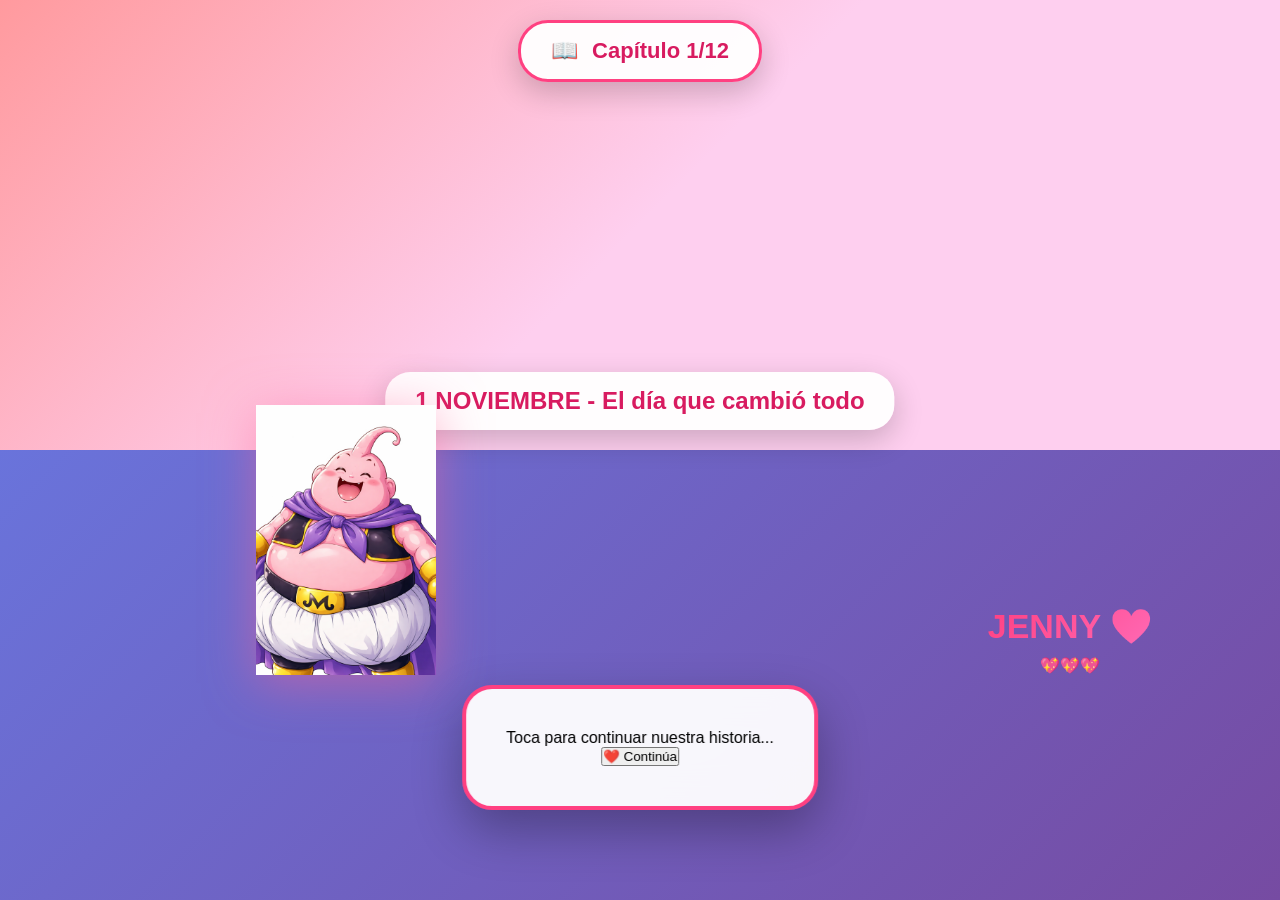
==== index.html @ 992d0860 "Refactor HTML structure and content" ====
<!DOCTYPE html>
<html lang="es">
<head>
    <meta charset="UTF-8">
    <meta name="viewport" content="width=device-width, initial-scale=1.0">
    <title>Buu cuenta nuestra historia Jenny ❤️</title>
    <link rel="stylesheet" href="style.css">
</head>
<body>
    <div class="game-container">
        <!-- ESCENARIO -->
        <div class="escenario" id="escenario">
            <div class="escenario-titulo" id="escenarioTitulo">Capítulo 1</div>
        </div>
        
        <!-- BUU -->
        <img src="img/buu.png" class="buu" id="buu">
        
        <!-- JENNY -->
        <div class="jenny">
            <h2>JENNY ❤️</h2>
            <div class="corazones">💖💖💖</div>
        </div>
        
        <!-- HISTORIA -->
        <div class="narracion">
            <div class="texto" id="textoHistoria">
                Toca para continuar nuestra historia...
            </div>
            <button id="btnSiguiente" onclick="siguienteHistoria()">❤️ Continúa</button>
        </div>
        
        <!-- PROGRESO -->
        <div class="progreso" id="progreso">Capítulo 1/12</div>
        
        <!-- FINAL -->
        <div class="final" id="final">
            <h1>💍 ¡Salgamos adelante JUNTOS!</h1>
            <p>"Dos podrán ayudarse mutuamente" - Eclesiastés 4:9</p>
            <p style="font-size: 24px; color: #e91e63;">Te amo Jenny - Diego ❤️</p>
            <button onclick="reiniciar()">🔄 Reiniciar</button>
        </div>
    </div>
    <script src="script.js"></script>
</body>
</html>
---- style.css ----
* { margin: 0; padding: 0; box-sizing: border-box; }

body {
    background: linear-gradient(135deg, #667eea 0%, #764ba2 100%);
    font-family: -apple-system, BlinkMacSystemFont, 'Segoe UI', Arial, sans-serif;
    overflow: hidden;
    height: 100vh;
    user-select: none;
    touch-action: manipulation;
}

.game-container {
    position: relative;
    width: 100vw;
    height: 100vh;
}

/* ESCENARIO */
.escenario {
    position: absolute;
    top: 0;
    left: 0;
    width: 100%;
    height: 50vh;
    background: linear-gradient(135deg, #87CEEB 0%, #98D8C8 100%);
    z-index: 2;
}

.escenario-titulo {
    position: absolute;
    bottom: 20px;
    left: 50%;
    transform: translateX(-50%);
    background: rgba(255,255,255,0.95);
    padding: 15px 30px;
    border-radius: 25px;
    font-size: clamp(18px, 5vw, 24px);
    font-weight: bold;
    color: #d81b60;
    box-shadow: 0 10px 30px rgba(0,0,0,0.2);
}

/* MAJIN BUU */
.buu {
    position: absolute;
    bottom: 25%;
    left: 20%;
    width: clamp(100px, 25vw, 180px);
    height: auto;
    z-index: 10;
    animation: flotarBuu 3s ease-in-out infinite;
    filter: drop-shadow(0 8px 25px rgba(255,100,150,0.5));
}

@keyframes flotarBuu {
    0%, 100% { transform: translateY(0); }
    50% { transform: translateY(-15px); }
}

/* JENNY */
.jenny {
    position: absolute;
    right: 10%;
    bottom: 25%;
    z-index: 8;
    text-align: center;
}

.jenny h2 {
    font-size: clamp(24px, 6vw, 34px);
    background: linear-gradient(135deg, #ff4081, #ff69b4);
    -webkit-background-clip: text;
    -webkit-text-fill-color: transparent;
    margin-bottom: 10px;
    animation: latir 2s infinite;
}

.corazones-jenny {
    font-size: clamp(22px, 5vw, 30px);
    animation: latir 1.5s infinite;
}

@keyframes latir {
    0%, 100% { transform: scale(1); }
    50% { transform: scale(1.2); }
}

/* NARRACIÓN */
.narracion {
    position: absolute;
    bottom: 10%;
    left: 50%;
    transform: translateX(-50%);
    background: rgba(255,255,255,0.95);
    padding: clamp(25px, 8vw, 40px);
    border-radius: 30px;
    max-width: 90vw;
    text-align: center;
    z-index: 15;
    box-shadow: 0 20px 50px rgba(0,0,0,0.3);
    backdrop-filter: blur(20px);
    border: 4px solid #ff4081;
}

.historia-texto {
    font-size: clamp(18px, 4.5vw, 22px);
    line-height: 1.5;
    color: #333;
    margin-bottom: 25px;
    font-weight: 500;
    min-height: 80px;
    display: flex;
    align-items: center;
    justify-content: center;
}

.respuesta {
    margin-top: 15px;
}

.btn-si {
    background: linear-gradient(135deg, #ff4081, #ff69b4);
    border: none;
    color: white;
    padding: clamp(15px, 5vw, 22px) clamp(35px, 10vw, 50px);
    font-size: clamp(18px, 5vw, 24px);
    border-radius: 30px;
    cursor: pointer;
    box-shadow: 0 10px 30px rgba(255,64,129,0.4);
    transition: all 0.3s;
    font-weight: bold;
    width: 100%;
}

.btn-si:active {
    transform: scale(0.95);
    box-shadow: 0 5px 20px rgba(255,64,129,0.3);
}

/* PROGRESO */
.progreso {
    position: fixed;
    top: 20px;
    left: 50%;
    transform: translateX(-50%);
    background: rgba(255,255,255,0.95);
    padding: 15px 30px;
    border-radius: 30px;
    font-size: clamp(18px, 4.5vw, 22px);
    font-weight: 800;
    color: #d81b60;
    box-shadow: 0 10px 30px rgba(0,0,0,0.2);
    z-index: 20;
    border: 3px solid #ff4081;
}

.progreso::before {
    content: "📖 ";
    margin-right: 8px;
}

/* FINAL */
.final-epico {
    position: fixed;
    top: 50%;
    left: 50%;
    transform: translate(-50%, -50%);
    background: linear-gradient(135deg, rgba(255,255,255,0.98), rgba(255,235,238,0.95));
    padding: clamp(40px, 12vw, 70px);
    border-radius: 40px;
    text-align: center;
    box-shadow: 0 30px 80px rgba(0,0,0,0.4);
    display: none;
    max-width: 92vw;
    z-index: 25;
    border: 6px solid #4caf50;
    backdrop-filter: blur(25px);
}

.trophy { 
    font-size: clamp(50px, 15vw, 80px); 
    margin-bottom: 25px;
    animation: bounce 2s infinite;
}

.final-epico h1 { 
    color: #4caf50; 
    font-size: clamp(28px, 8vw, 44px); 
    margin: 0 0 20px;
    font-weight: 800;
    line-height: 1.2;
}

.diego-firma { 
    font-size: clamp(18px, 5vw, 26px); 
    color: #e91e63; 
    margin: 30px 0; 
    font-style: italic;
    font-weight: 700;
    background: linear-gradient(135deg, #ff4081, #4caf50);
    -webkit-background-clip: text;
    -webkit-text-fill-color: transparent;
}

@keyframes bounce {
    0%, 100% { transform: scale(1); }
    50% { transform: scale(1.15); }
}

/* ESCENARIOS ESPECÍFICOS */
.escenario.nov1 { background: linear-gradient(135deg, #ff9a9e 0%, #fecfef 50%, #fecfef 100%); }
.escenario.nov7 { background: linear-gradient(135deg, #a8edea 0%, #fed6e3 100%); }
.escenario.dios { background: linear-gradient(135deg, #667eea 0%, #764ba2 100%); }
.escenario.futuro { background: linear-gradient(135deg, #ffecd2 0%, #fcb69f 100%); }

@media (max-width: 480px) {
    .buu { bottom: 20%; left: 15%; }
    .jenny { right: 5%; bottom: 20%; }
    .narracion { bottom: 5%; }
}
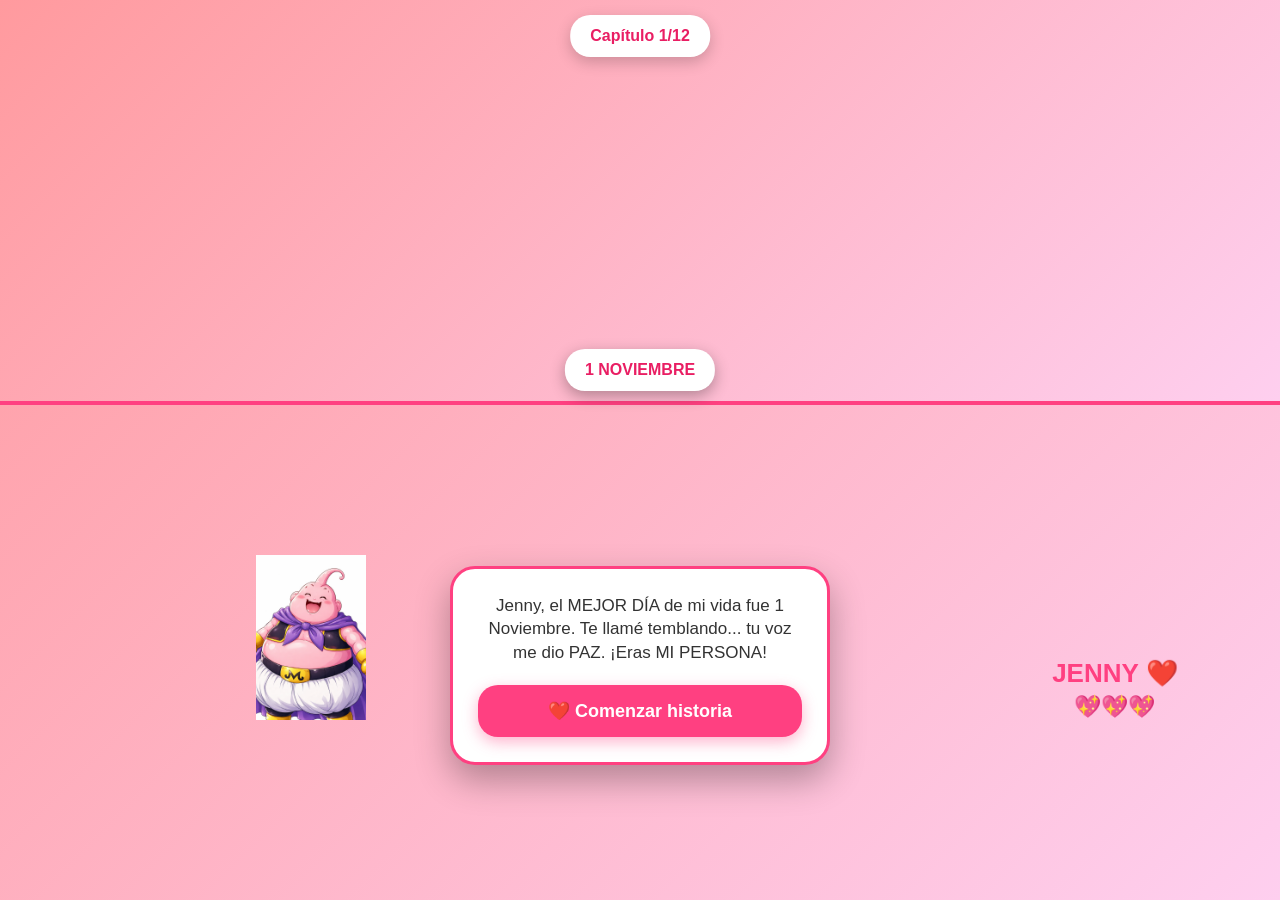
==== commit 786fe454: "Update index.html" ====
--- a/index.html
+++ b/index.html
@@ -3,44 +3,252 @@
 <head>
     <meta charset="UTF-8">
     <meta name="viewport" content="width=device-width, initial-scale=1.0">
-    <title>Buu cuenta nuestra historia Jenny ❤️</title>
-    <link rel="stylesheet" href="style.css">
+    <title>Buu cuenta nuestra historia ❤️</title>
+    <style>
+        * { margin: 0; padding: 0; box-sizing: border-box; }
+        body {
+            background: linear-gradient(135deg, #ff9a9e, #fecfef);
+            font-family: Arial, sans-serif;
+            overflow: hidden;
+            height: 100vh;
+        }
+        .container {
+            position: relative;
+            width: 100vw;
+            height: 100vh;
+        }
+        .escenario {
+            position: absolute;
+            top: 0; left: 0; right: 0;
+            height: 45vh;
+            background: linear-gradient(135deg, #87CEEB, #98D8C8);
+            border-bottom: 4px solid #ff4081;
+        }
+        .escenario.nov1 { background: linear-gradient(135deg, #ff9a9e, #fecfef); }
+        .escenario.nov7 { background: linear-gradient(135deg, #a8edea, #fed6e3); }
+        .escenario.dios { background: linear-gradient(135deg, #667eea, #764ba2); }
+        
+        #titulo { 
+            position: absolute; 
+            bottom: 10px; 
+            left: 50%; 
+            transform: translateX(-50%);
+            background: white; 
+            padding: 12px 20px; 
+            border-radius: 20px; 
+            font-weight: bold; 
+            color: #e91e63;
+            box-shadow: 0 5px 15px rgba(0,0,0,0.3);
+        }
+        
+        #buu {
+            position: absolute;
+            bottom: 20%;
+            left: 20%;
+            width: 110px;
+            animation: flotar 3s infinite;
+        }
+        @keyframes flotar {
+            0%, 100% { transform: translateY(0); }
+            50% { transform: translateY(-8px); }
+        }
+        
+        .jenny {
+            position: absolute;
+            right: 8%;
+            bottom: 20%;
+            text-align: center;
+        }
+        .jenny h2 {
+            font-size: 26px;
+            color: #ff4081;
+            margin-bottom: 5px;
+            animation: latir 2s infinite;
+        }
+        .corazones {
+            font-size: 22px;
+            animation: latir 1.5s infinite;
+        }
+        @keyframes latir {
+            0%, 100% { transform: scale(1); }
+            50% { transform: scale(1.15); }
+        }
+        
+        .narracion {
+            position: absolute;
+            bottom: 15%;
+            left: 50%;
+            transform: translateX(-50%);
+            background: white;
+            padding: 25px;
+            border-radius: 25px;
+            width: 90%;
+            max-width: 380px;
+            text-align: center;
+            box-shadow: 0 15px 35px rgba(0,0,0,0.3);
+            border: 3px solid #ff4081;
+        }
+        #texto { 
+            font-size: 17px; 
+            line-height: 1.4; 
+            margin-bottom: 20px; 
+            min-height: 70px;
+            color: #333;
+        }
+        #btnSiguiente {
+            background: #ff4081;
+            color: white;
+            border: none;
+            padding: 15px 25px;
+            font-size: 18px;
+            border-radius: 20px;
+            cursor: pointer;
+            width: 100%;
+            font-weight: bold;
+            box-shadow: 0 5px 15px rgba(255,64,129,0.4);
+        }
+        #btnSiguiente:active { transform: scale(0.98); }
+        
+        #progreso {
+            position: fixed;
+            top: 15px;
+            left: 50%;
+            transform: translateX(-50%);
+            background: white;
+            padding: 12px 20px;
+            border-radius: 20px;
+            font-size: 16px;
+            font-weight: bold;
+            color: #e91e63;
+            box-shadow: 0 5px 15px rgba(0,0,0,0.2);
+        }
+        
+        .final {
+            position: fixed;
+            top: 50%;
+            left: 50%;
+            transform: translate(-50%, -50%);
+            background: white;
+            padding: 40px;
+            border-radius: 25px;
+            text-align: center;
+            box-shadow: 0 20px 50px rgba(0,0,0,0.4);
+            display: none;
+            max-width: 90%;
+            border: 4px solid #4caf50;
+        }
+        .final h1 { color: #4caf50; font-size: 28px; margin-bottom: 15px; }
+        .final button {
+            background: #4caf50;
+            color: white;
+            border: none;
+            padding: 12px 25px;
+            font-size: 16px;
+            border-radius: 20px;
+            cursor: pointer;
+            margin-top: 20px;
+        }
+    </style>
 </head>
 <body>
-    <div class="game-container">
-        <!-- ESCENARIO -->
+    <div class="container">
         <div class="escenario" id="escenario">
-            <div class="escenario-titulo" id="escenarioTitulo">Capítulo 1</div>
-        </div>
-        
-        <!-- BUU -->
-        <img src="img/buu.png" class="buu" id="buu">
-        
-        <!-- JENNY -->
+            <div id="titulo">Capítulo 1</div>
+        </div>
+        
+        <img src="img/buu.png" id="buu">
+        
         <div class="jenny">
             <h2>JENNY ❤️</h2>
             <div class="corazones">💖💖💖</div>
         </div>
         
-        <!-- HISTORIA -->
         <div class="narracion">
-            <div class="texto" id="textoHistoria">
-                Toca para continuar nuestra historia...
-            </div>
-            <button id="btnSiguiente" onclick="siguienteHistoria()">❤️ Continúa</button>
-        </div>
-        
-        <!-- PROGRESO -->
-        <div class="progreso" id="progreso">Capítulo 1/12</div>
-        
-        <!-- FINAL -->
+            <div id="texto">Cargando nuestra historia...</div>
+            <button id="btnSiguiente">❤️ Comenzar historia</button>
+        </div>
+        
+        <div id="progreso">Capítulo 1/12</div>
+        
         <div class="final" id="final">
             <h1>💍 ¡Salgamos adelante JUNTOS!</h1>
-            <p>"Dos podrán ayudarse mutuamente" - Eclesiastés 4:9</p>
-            <p style="font-size: 24px; color: #e91e63;">Te amo Jenny - Diego ❤️</p>
-            <button onclick="reiniciar()">🔄 Reiniciar</button>
+            <p style="font-size: 18px; margin: 15px 0;">"Dos podrán ayudarse mutuamente" - Eclesiastés 4:9</p>
+            <p style="font-size: 22px; color: #e91e63; font-weight: bold;">Te amo eternamente - Diego ❤️</p>
+            <button onclick="reiniciar()">🔄 Revivir historia</button>
         </div>
     </div>
-    <script src="script.js"></script>
+
+    <script>
+        const historia = [
+            {titulo: "1 NOVIEMBRE", texto: "Jenny, el MEJOR DÍA de mi vida fue 1 Noviembre. Te llamé temblando... tu voz me dio PAZ. ¡Eras MI PERSONA!", clase: "nov1"},
+            {titulo: "7 NOVIEMBRE", texto: "El 7 te dije TE AMO de verdad. Vi en tus ojos que tú también me amas. ¡Nació nuestro AMOR ETERNO!", clase: "nov7"},
+            {titulo: "Dios nos unió", texto: "\"Dos podrán ayudarse mutuamente\" - Eclesiastés 4:9. Dios puso tu nombre en mi corazón Jenny.", clase: "dios"},
+            {titulo: "Amor verdadero", texto: "\"El amor todo lo sufre, todo lo cree\" - 1 Corintios 13:4-7. Así es nuestro amor Jenny.", clase: "dios"},
+            {titulo: "Primer reto", texto: "Cuando todo se puso difícil, TÚ no te fuiste. Oramos juntos. ¡Eres MI FUERZA!", clase: "nov1"},
+            {titulo: "Templo eterno", texto: "\"Lo que Dios unió, no lo separe el hombre\" - Mateo 19:6. Dios nos prepara Jenny.", clase: "dios"},
+            {titulo: "Popayán hogar", texto: "Tú, yo, hijos, iglesia. Construiremos LEGADO eterno en Popayán. ¡Nuestra familia!", clase: "nov7"},
+            {titulo: "Tu sonrisa", texto: "Tu sonrisa es mi razón para luchar. Jenny, TÚ MOTIVAS mi vida cada día.", clase: "nov1"},
+            {titulo: "Promesa Dios", texto: "\"No te dejaré\" - Hebreos 13:5. Dios nos sostendrá en cada prueba.", clase: "dios"},
+            {titulo: "Misión juntos", texto: "Serviremos en iglesia juntos. ¡Equipo misional inseparable para Dios!", clase: "nov7"},
+            {titulo: "Planes Dios", texto: "\"Sé los planes que tengo para vosotros\" - Jeremías 29:11. Dios vio nuestro futuro.", clase: "dios"},
+            {titulo: "HOY te pido", texto: "Jenny, ¿salimos adelante JUNTOS? ¿Construimos familia eterna que Dios diseñó? 💍", clase: "nov1"}
+        ];
+
+        let actual = 0;
+        let gameRunning = true;
+
+        document.getElementById('btnSiguiente').onclick = function() {
+            siguiente();
+        };
+
+        function siguiente() {
+            if (!gameRunning) return;
+            
+            if (actual >= historia.length - 1) {
+                // FINAL
+                document.getElementById('final').style.display = 'block';
+                document.querySelector('.narracion').style.display = 'none';
+                document.getElementById('progreso').style.display = 'none';
+                confeti();
+                gameRunning = false;
+                return;
+            }
+            
+            actual++;
+            mostrar();
+        }
+
+        function mostrar() {
+            const cap = historia[actual];
+            document.getElementById('escenario').className = 'escenario ' + cap.clase;
+            document.getElementById('titulo').textContent = cap.titulo;
+            document.getElementById('texto').textContent = cap.texto;
+            document.getElementById('progreso').textContent = `Capítulo ${actual + 1}/12`;
+        }
+
+        function reiniciar() {
+            actual = 0;
+            gameRunning = true;
+            document.getElementById('final').style.display = 'none';
+            document.querySelector('.narracion').style.display = 'block';
+            document.getElementById('progreso').style.display = 'block';
+            mostrar();
+        }
+
+        function confeti() {
+            for(let i = 0; i < 40; i++) {
+                setTimeout(() => {
+                    let c = document.createElement('div');
+                    c.innerHTML = '💖';
+                    c.style.cssText = 'position:fixed;top:-20px;left:'+Math.random()*100+'%;font-size:'+(15+Math.random()*20)+'px;pointer-events:none;animation:caida 3s linear forwards;z-index:999;';
+                    document.body.appendChild(c);
+                    setTimeout(() => c.remove(), 3000);
+                }, i * 60);
+            }
+        }
+
+        // INICIO
+        setTimeout(mostrar, 500);
+    </script>
 </body>
 </html>
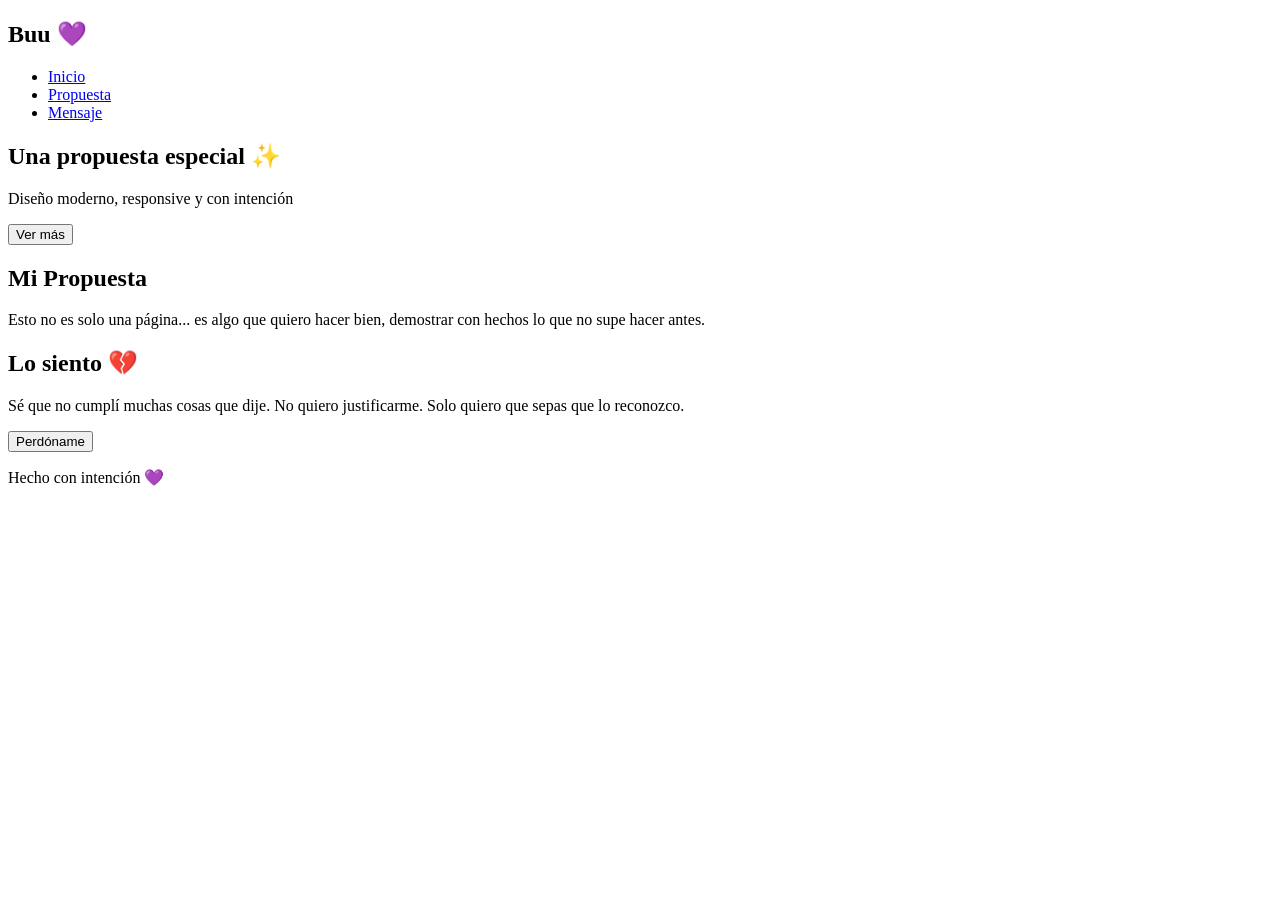
==== commit 8acf1248: "Refactor index.html for improved structure and content" ====
--- a/index.html
+++ b/index.html
@@ -1,254 +1,62 @@
 <!DOCTYPE html>
 <html lang="es">
 <head>
-    <meta charset="UTF-8">
-    <meta name="viewport" content="width=device-width, initial-scale=1.0">
-    <title>Buu cuenta nuestra historia ❤️</title>
-    <style>
-        * { margin: 0; padding: 0; box-sizing: border-box; }
-        body {
-            background: linear-gradient(135deg, #ff9a9e, #fecfef);
-            font-family: Arial, sans-serif;
-            overflow: hidden;
-            height: 100vh;
-        }
-        .container {
-            position: relative;
-            width: 100vw;
-            height: 100vh;
-        }
-        .escenario {
-            position: absolute;
-            top: 0; left: 0; right: 0;
-            height: 45vh;
-            background: linear-gradient(135deg, #87CEEB, #98D8C8);
-            border-bottom: 4px solid #ff4081;
-        }
-        .escenario.nov1 { background: linear-gradient(135deg, #ff9a9e, #fecfef); }
-        .escenario.nov7 { background: linear-gradient(135deg, #a8edea, #fed6e3); }
-        .escenario.dios { background: linear-gradient(135deg, #667eea, #764ba2); }
-        
-        #titulo { 
-            position: absolute; 
-            bottom: 10px; 
-            left: 50%; 
-            transform: translateX(-50%);
-            background: white; 
-            padding: 12px 20px; 
-            border-radius: 20px; 
-            font-weight: bold; 
-            color: #e91e63;
-            box-shadow: 0 5px 15px rgba(0,0,0,0.3);
-        }
-        
-        #buu {
-            position: absolute;
-            bottom: 20%;
-            left: 20%;
-            width: 110px;
-            animation: flotar 3s infinite;
-        }
-        @keyframes flotar {
-            0%, 100% { transform: translateY(0); }
-            50% { transform: translateY(-8px); }
-        }
-        
-        .jenny {
-            position: absolute;
-            right: 8%;
-            bottom: 20%;
-            text-align: center;
-        }
-        .jenny h2 {
-            font-size: 26px;
-            color: #ff4081;
-            margin-bottom: 5px;
-            animation: latir 2s infinite;
-        }
-        .corazones {
-            font-size: 22px;
-            animation: latir 1.5s infinite;
-        }
-        @keyframes latir {
-            0%, 100% { transform: scale(1); }
-            50% { transform: scale(1.15); }
-        }
-        
-        .narracion {
-            position: absolute;
-            bottom: 15%;
-            left: 50%;
-            transform: translateX(-50%);
-            background: white;
-            padding: 25px;
-            border-radius: 25px;
-            width: 90%;
-            max-width: 380px;
-            text-align: center;
-            box-shadow: 0 15px 35px rgba(0,0,0,0.3);
-            border: 3px solid #ff4081;
-        }
-        #texto { 
-            font-size: 17px; 
-            line-height: 1.4; 
-            margin-bottom: 20px; 
-            min-height: 70px;
-            color: #333;
-        }
-        #btnSiguiente {
-            background: #ff4081;
-            color: white;
-            border: none;
-            padding: 15px 25px;
-            font-size: 18px;
-            border-radius: 20px;
-            cursor: pointer;
-            width: 100%;
-            font-weight: bold;
-            box-shadow: 0 5px 15px rgba(255,64,129,0.4);
-        }
-        #btnSiguiente:active { transform: scale(0.98); }
-        
-        #progreso {
-            position: fixed;
-            top: 15px;
-            left: 50%;
-            transform: translateX(-50%);
-            background: white;
-            padding: 12px 20px;
-            border-radius: 20px;
-            font-size: 16px;
-            font-weight: bold;
-            color: #e91e63;
-            box-shadow: 0 5px 15px rgba(0,0,0,0.2);
-        }
-        
-        .final {
-            position: fixed;
-            top: 50%;
-            left: 50%;
-            transform: translate(-50%, -50%);
-            background: white;
-            padding: 40px;
-            border-radius: 25px;
-            text-align: center;
-            box-shadow: 0 20px 50px rgba(0,0,0,0.4);
-            display: none;
-            max-width: 90%;
-            border: 4px solid #4caf50;
-        }
-        .final h1 { color: #4caf50; font-size: 28px; margin-bottom: 15px; }
-        .final button {
-            background: #4caf50;
-            color: white;
-            border: none;
-            padding: 12px 25px;
-            font-size: 16px;
-            border-radius: 20px;
-            cursor: pointer;
-            margin-top: 20px;
-        }
-    </style>
+  <meta charset="UTF-8" />
+  <meta name="viewport" content="width=device-width, initial-scale=1.0"/>
+  <title>Buu Proposal</title>
+
+  <!-- Fuente moderna -->
+  <link href="https://fonts.googleapis.com/css2?family=Poppins:wght@300;400;600&display=swap" rel="stylesheet">
+
+  <!-- CSS -->
+  <link rel="stylesheet" href="css/styles.css" />
 </head>
 <body>
-    <div class="container">
-        <div class="escenario" id="escenario">
-            <div id="titulo">Capítulo 1</div>
-        </div>
-        
-        <img src="img/buu.png" id="buu">
-        
-        <div class="jenny">
-            <h2>JENNY ❤️</h2>
-            <div class="corazones">💖💖💖</div>
-        </div>
-        
-        <div class="narracion">
-            <div id="texto">Cargando nuestra historia...</div>
-            <button id="btnSiguiente">❤️ Comenzar historia</button>
-        </div>
-        
-        <div id="progreso">Capítulo 1/12</div>
-        
-        <div class="final" id="final">
-            <h1>💍 ¡Salgamos adelante JUNTOS!</h1>
-            <p style="font-size: 18px; margin: 15px 0;">"Dos podrán ayudarse mutuamente" - Eclesiastés 4:9</p>
-            <p style="font-size: 22px; color: #e91e63; font-weight: bold;">Te amo eternamente - Diego ❤️</p>
-            <button onclick="reiniciar()">🔄 Revivir historia</button>
-        </div>
-    </div>
 
-    <script>
-        const historia = [
-            {titulo: "1 NOVIEMBRE", texto: "Jenny, el MEJOR DÍA de mi vida fue 1 Noviembre. Te llamé temblando... tu voz me dio PAZ. ¡Eras MI PERSONA!", clase: "nov1"},
-            {titulo: "7 NOVIEMBRE", texto: "El 7 te dije TE AMO de verdad. Vi en tus ojos que tú también me amas. ¡Nació nuestro AMOR ETERNO!", clase: "nov7"},
-            {titulo: "Dios nos unió", texto: "\"Dos podrán ayudarse mutuamente\" - Eclesiastés 4:9. Dios puso tu nombre en mi corazón Jenny.", clase: "dios"},
-            {titulo: "Amor verdadero", texto: "\"El amor todo lo sufre, todo lo cree\" - 1 Corintios 13:4-7. Así es nuestro amor Jenny.", clase: "dios"},
-            {titulo: "Primer reto", texto: "Cuando todo se puso difícil, TÚ no te fuiste. Oramos juntos. ¡Eres MI FUERZA!", clase: "nov1"},
-            {titulo: "Templo eterno", texto: "\"Lo que Dios unió, no lo separe el hombre\" - Mateo 19:6. Dios nos prepara Jenny.", clase: "dios"},
-            {titulo: "Popayán hogar", texto: "Tú, yo, hijos, iglesia. Construiremos LEGADO eterno en Popayán. ¡Nuestra familia!", clase: "nov7"},
-            {titulo: "Tu sonrisa", texto: "Tu sonrisa es mi razón para luchar. Jenny, TÚ MOTIVAS mi vida cada día.", clase: "nov1"},
-            {titulo: "Promesa Dios", texto: "\"No te dejaré\" - Hebreos 13:5. Dios nos sostendrá en cada prueba.", clase: "dios"},
-            {titulo: "Misión juntos", texto: "Serviremos en iglesia juntos. ¡Equipo misional inseparable para Dios!", clase: "nov7"},
-            {titulo: "Planes Dios", texto: "\"Sé los planes que tengo para vosotros\" - Jeremías 29:11. Dios vio nuestro futuro.", clase: "dios"},
-            {titulo: "HOY te pido", texto: "Jenny, ¿salimos adelante JUNTOS? ¿Construimos familia eterna que Dios diseñó? 💍", clase: "nov1"}
-        ];
+  <!-- NAVBAR -->
+  <nav class="navbar">
+    <h1>Buu 💜</h1>
+    <ul>
+      <li><a href="#home">Inicio</a></li>
+      <li><a href="#proposal">Propuesta</a></li>
+      <li><a href="#message">Mensaje</a></li>
+    </ul>
+  </nav>
 
-        let actual = 0;
-        let gameRunning = true;
+  <!-- HERO -->
+  <section id="home" class="hero">
+    <h1>Una propuesta especial ✨</h1>
+    <p>Diseño moderno, responsive y con intención</p>
+    <button onclick="scrollToSection('proposal')">Ver más</button>
+  </section>
 
-        document.getElementById('btnSiguiente').onclick = function() {
-            siguiente();
-        };
+  <!-- PROPUESTA -->
+  <section id="proposal" class="proposal">
+    <h2>Mi Propuesta</h2>
+    <p>
+      Esto no es solo una página... es algo que quiero hacer bien,
+      demostrar con hechos lo que no supe hacer antes.
+    </p>
+  </section>
 
-        function siguiente() {
-            if (!gameRunning) return;
-            
-            if (actual >= historia.length - 1) {
-                // FINAL
-                document.getElementById('final').style.display = 'block';
-                document.querySelector('.narracion').style.display = 'none';
-                document.getElementById('progreso').style.display = 'none';
-                confeti();
-                gameRunning = false;
-                return;
-            }
-            
-            actual++;
-            mostrar();
-        }
+  <!-- MENSAJE (NUEVO) -->
+  <section id="message" class="message">
+    <h2>Lo siento 💔</h2>
+    <p>
+      Sé que no cumplí muchas cosas que dije.  
+      No quiero justificarme.  
+      Solo quiero que sepas que lo reconozco.
+    </p>
 
-        function mostrar() {
-            const cap = historia[actual];
-            document.getElementById('escenario').className = 'escenario ' + cap.clase;
-            document.getElementById('titulo').textContent = cap.titulo;
-            document.getElementById('texto').textContent = cap.texto;
-            document.getElementById('progreso').textContent = `Capítulo ${actual + 1}/12`;
-        }
+    <button onclick="showAlert()">Perdóname</button>
+  </section>
 
-        function reiniciar() {
-            actual = 0;
-            gameRunning = true;
-            document.getElementById('final').style.display = 'none';
-            document.querySelector('.narracion').style.display = 'block';
-            document.getElementById('progreso').style.display = 'block';
-            mostrar();
-        }
+  <!-- FOOTER -->
+  <footer>
+    <p>Hecho con intención 💜</p>
+  </footer>
 
-        function confeti() {
-            for(let i = 0; i < 40; i++) {
-                setTimeout(() => {
-                    let c = document.createElement('div');
-                    c.innerHTML = '💖';
-                    c.style.cssText = 'position:fixed;top:-20px;left:'+Math.random()*100+'%;font-size:'+(15+Math.random()*20)+'px;pointer-events:none;animation:caida 3s linear forwards;z-index:999;';
-                    document.body.appendChild(c);
-                    setTimeout(() => c.remove(), 3000);
-                }, i * 60);
-            }
-        }
-
-        // INICIO
-        setTimeout(mostrar, 500);
-    </script>
+  <!-- JS -->
+  <script src="js/script.js"></script>
 </body>
 </html>
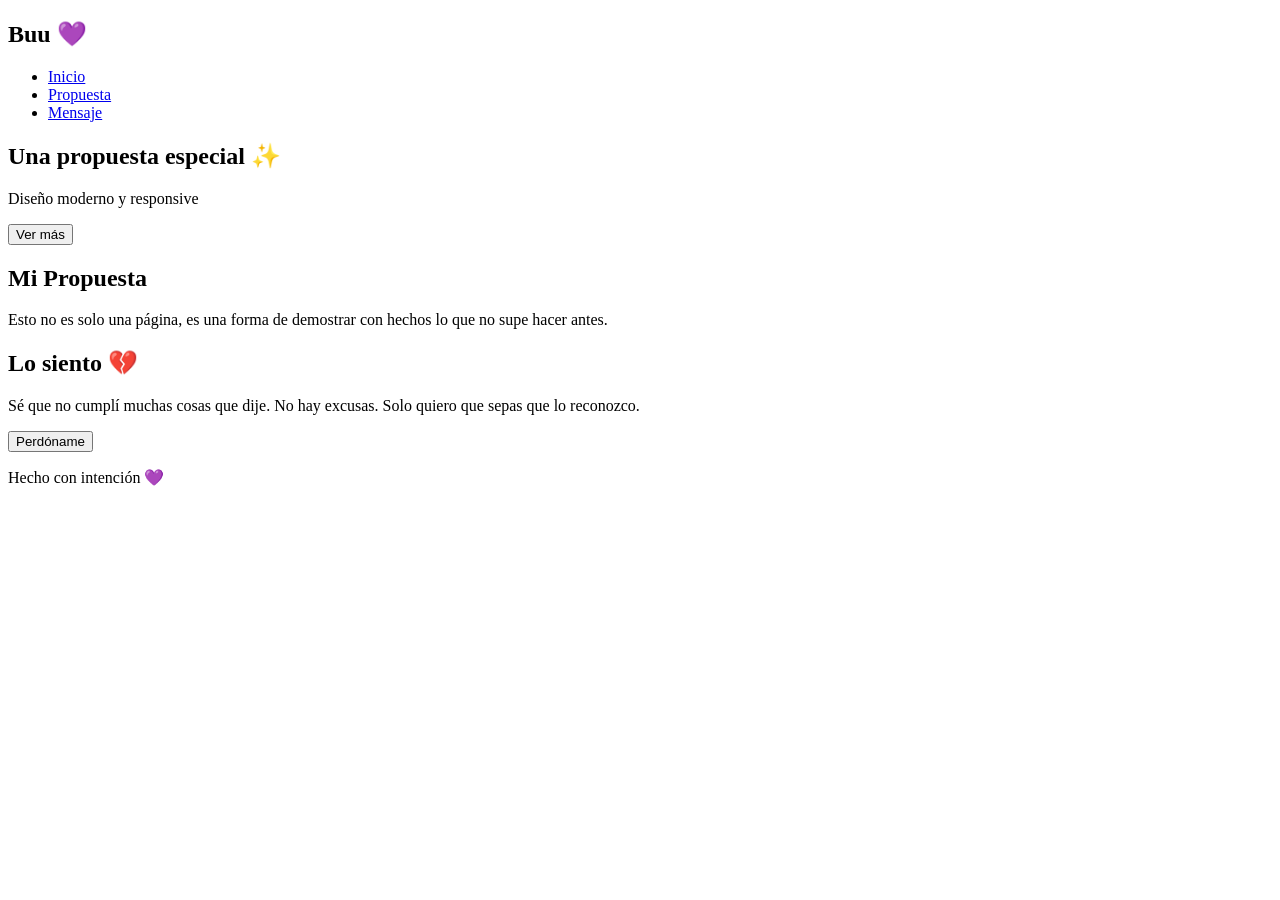
==== commit 701b8285: "Update HTML comments and content for clarity" ====
--- a/index.html
+++ b/index.html
@@ -1,15 +1,15 @@
 <!DOCTYPE html>
 <html lang="es">
 <head>
-  <meta charset="UTF-8" />
-  <meta name="viewport" content="width=device-width, initial-scale=1.0"/>
+  <meta charset="UTF-8">
+  <meta name="viewport" content="width=device-width, initial-scale=1.0">
   <title>Buu Proposal</title>
 
-  <!-- Fuente moderna -->
+  <!-- GOOGLE FONT -->
   <link href="https://fonts.googleapis.com/css2?family=Poppins:wght@300;400;600&display=swap" rel="stylesheet">
 
-  <!-- CSS -->
-  <link rel="stylesheet" href="css/styles.css" />
+  <!-- CSS (RUTA CORRECTA) -->
+  <link rel="stylesheet" href="css/styles.css">
 </head>
 <body>
 
@@ -26,7 +26,7 @@
   <!-- HERO -->
   <section id="home" class="hero">
     <h1>Una propuesta especial ✨</h1>
-    <p>Diseño moderno, responsive y con intención</p>
+    <p>Diseño moderno y responsive</p>
     <button onclick="scrollToSection('proposal')">Ver más</button>
   </section>
 
@@ -34,18 +34,17 @@
   <section id="proposal" class="proposal">
     <h2>Mi Propuesta</h2>
     <p>
-      Esto no es solo una página... es algo que quiero hacer bien,
-      demostrar con hechos lo que no supe hacer antes.
+      Esto no es solo una página, es una forma de demostrar con hechos
+      lo que no supe hacer antes.
     </p>
   </section>
 
-  <!-- MENSAJE (NUEVO) -->
+  <!-- MENSAJE -->
   <section id="message" class="message">
     <h2>Lo siento 💔</h2>
     <p>
       Sé que no cumplí muchas cosas que dije.  
-      No quiero justificarme.  
-      Solo quiero que sepas que lo reconozco.
+      No hay excusas. Solo quiero que sepas que lo reconozco.
     </p>
 
     <button onclick="showAlert()">Perdóname</button>
@@ -56,7 +55,7 @@
     <p>Hecho con intención 💜</p>
   </footer>
 
-  <!-- JS -->
+  <!-- JS (RUTA CORRECTA) -->
   <script src="js/script.js"></script>
 </body>
 </html>
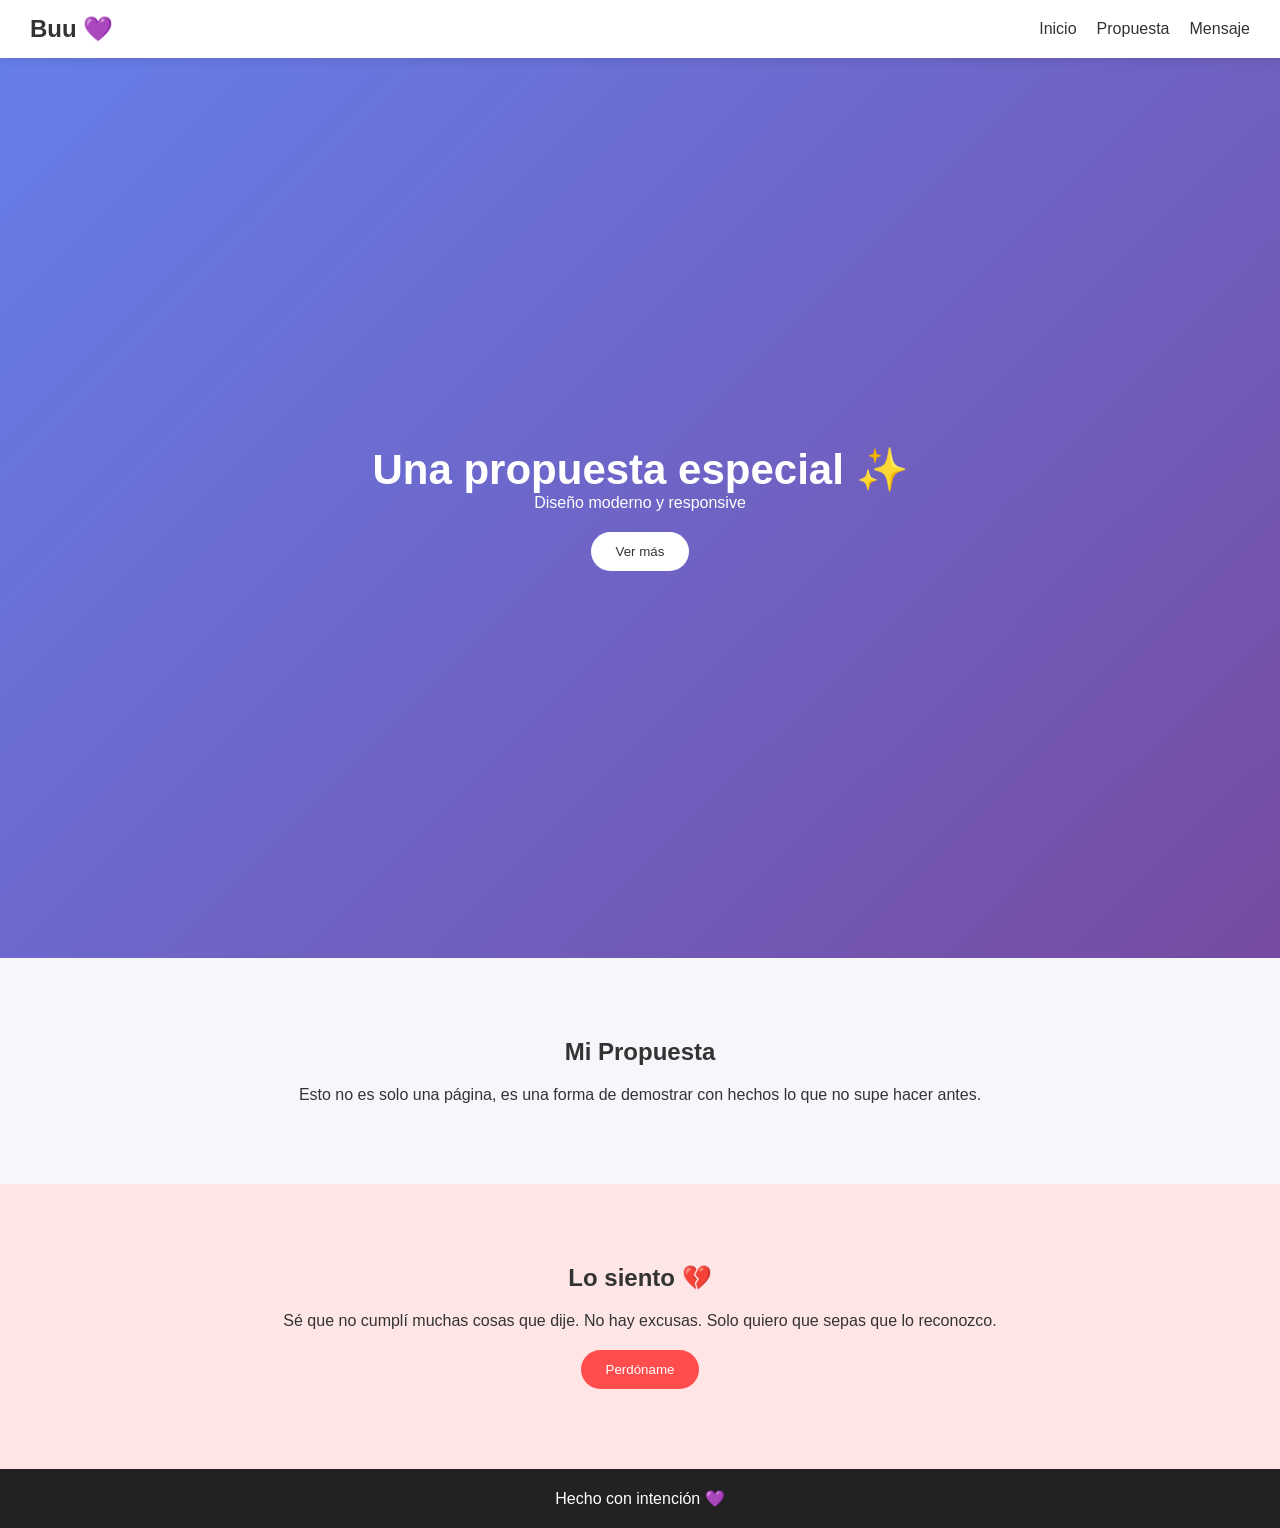
==== commit 479a4982: "Update stylesheet link to use style.css" ====
--- a/index.html
+++ b/index.html
@@ -9,7 +9,7 @@
   <link href="https://fonts.googleapis.com/css2?family=Poppins:wght@300;400;600&display=swap" rel="stylesheet">
 
   <!-- CSS (RUTA CORRECTA) -->
-  <link rel="stylesheet" href="css/styles.css">
+  <link rel="stylesheet" href="style.css">
 </head>
 <body>
 
--- a/style.css
+++ b/style.css
@@ -0,0 +1,116 @@
+* {
+  margin: 0;
+  padding: 0;
+  box-sizing: border-box;
+  font-family: 'Poppins', sans-serif;
+}
+
+body {
+  background: #f5f7fa;
+  color: #333;
+}
+
+/* NAVBAR */
+.navbar {
+  display: flex;
+  justify-content: space-between;
+  align-items: center;
+  padding: 15px 30px;
+  background: white;
+  box-shadow: 0 2px 10px rgba(0,0,0,0.1);
+  position: sticky;
+  top: 0;
+}
+
+.navbar ul {
+  display: flex;
+  gap: 20px;
+  list-style: none;
+}
+
+.navbar a {
+  text-decoration: none;
+  color: #333;
+  font-weight: 500;
+}
+
+/* HERO */
+.hero {
+  height: 100vh;
+  display: flex;
+  flex-direction: column;
+  justify-content: center;
+  align-items: center;
+  background: linear-gradient(135deg, #667eea, #764ba2);
+  color: white;
+  text-align: center;
+  padding: 20px;
+}
+
+.hero h1 {
+  font-size: 42px;
+}
+
+.hero button {
+  margin-top: 20px;
+  padding: 12px 25px;
+  border: none;
+  background: white;
+  color: #333;
+  border-radius: 25px;
+  cursor: pointer;
+  transition: 0.3s;
+}
+
+.hero button:hover {
+  transform: scale(1.05);
+}
+
+/* SECCIONES */
+.proposal, .message {
+  padding: 80px 20px;
+  text-align: center;
+}
+
+.proposal h2, .message h2 {
+  margin-bottom: 20px;
+}
+
+/* MENSAJE */
+.message {
+  background: #ffe6e6;
+}
+
+.message button {
+  margin-top: 20px;
+  padding: 12px 25px;
+  border: none;
+  background: #ff4d4d;
+  color: white;
+  border-radius: 20px;
+  cursor: pointer;
+  transition: 0.3s;
+}
+
+.message button:hover {
+  background: #e60000;
+}
+
+/* FOOTER */
+footer {
+  text-align: center;
+  padding: 20px;
+  background: #222;
+  color: white;
+}
+
+/* RESPONSIVE */
+@media (max-width: 768px) {
+  .navbar ul {
+    display: none;
+  }
+
+  .hero h1 {
+    font-size: 28px;
+  }
+}
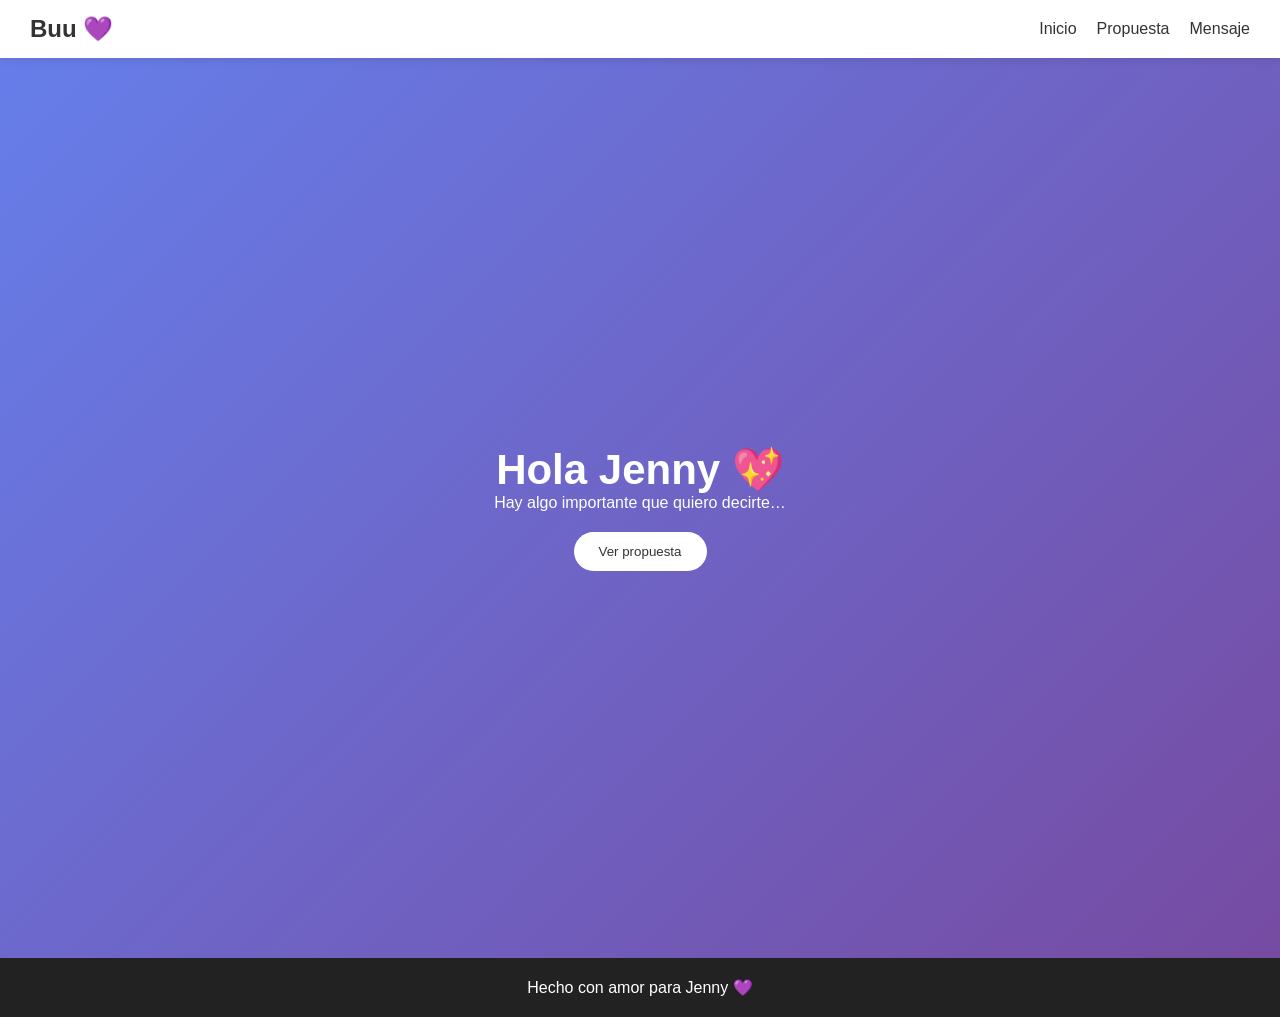
==== commit 1fb3549b: "Update navigation links and hero section content" ====
--- a/index.html
+++ b/index.html
@@ -5,10 +5,7 @@
   <meta name="viewport" content="width=device-width, initial-scale=1.0">
   <title>Buu Proposal</title>
 
-  <!-- GOOGLE FONT -->
   <link href="https://fonts.googleapis.com/css2?family=Poppins:wght@300;400;600&display=swap" rel="stylesheet">
-
-  <!-- CSS (RUTA CORRECTA) -->
   <link rel="stylesheet" href="style.css">
 </head>
 <body>
@@ -17,45 +14,27 @@
   <nav class="navbar">
     <h1>Buu 💜</h1>
     <ul>
-      <li><a href="#home">Inicio</a></li>
-      <li><a href="#proposal">Propuesta</a></li>
-      <li><a href="#message">Mensaje</a></li>
+      <li><a href="index.html">Inicio</a></li>
+      <li><a href="proposal.html">Propuesta</a></li>
+      <li><a href="message.html">Mensaje</a></li>
     </ul>
   </nav>
 
   <!-- HERO -->
-  <section id="home" class="hero">
-    <h1>Una propuesta especial ✨</h1>
-    <p>Diseño moderno y responsive</p>
-    <button onclick="scrollToSection('proposal')">Ver más</button>
-  </section>
+  <section class="hero">
+    <h1>Hola Jenny 💖</h1>
+    <p>Hay algo importante que quiero decirte…</p>
 
-  <!-- PROPUESTA -->
-  <section id="proposal" class="proposal">
-    <h2>Mi Propuesta</h2>
-    <p>
-      Esto no es solo una página, es una forma de demostrar con hechos
-      lo que no supe hacer antes.
-    </p>
-  </section>
-
-  <!-- MENSAJE -->
-  <section id="message" class="message">
-    <h2>Lo siento 💔</h2>
-    <p>
-      Sé que no cumplí muchas cosas que dije.  
-      No hay excusas. Solo quiero que sepas que lo reconozco.
-    </p>
-
-    <button onclick="showAlert()">Perdóname</button>
+    <a href="proposal.html">
+      <button>Ver propuesta</button>
+    </a>
   </section>
 
   <!-- FOOTER -->
   <footer>
-    <p>Hecho con intención 💜</p>
+    <p>Hecho con amor para Jenny 💜</p>
   </footer>
 
-  <!-- JS (RUTA CORRECTA) -->
-  <script src="js/script.js"></script>
+  <script src="script.js"></script>
 </body>
 </html>
